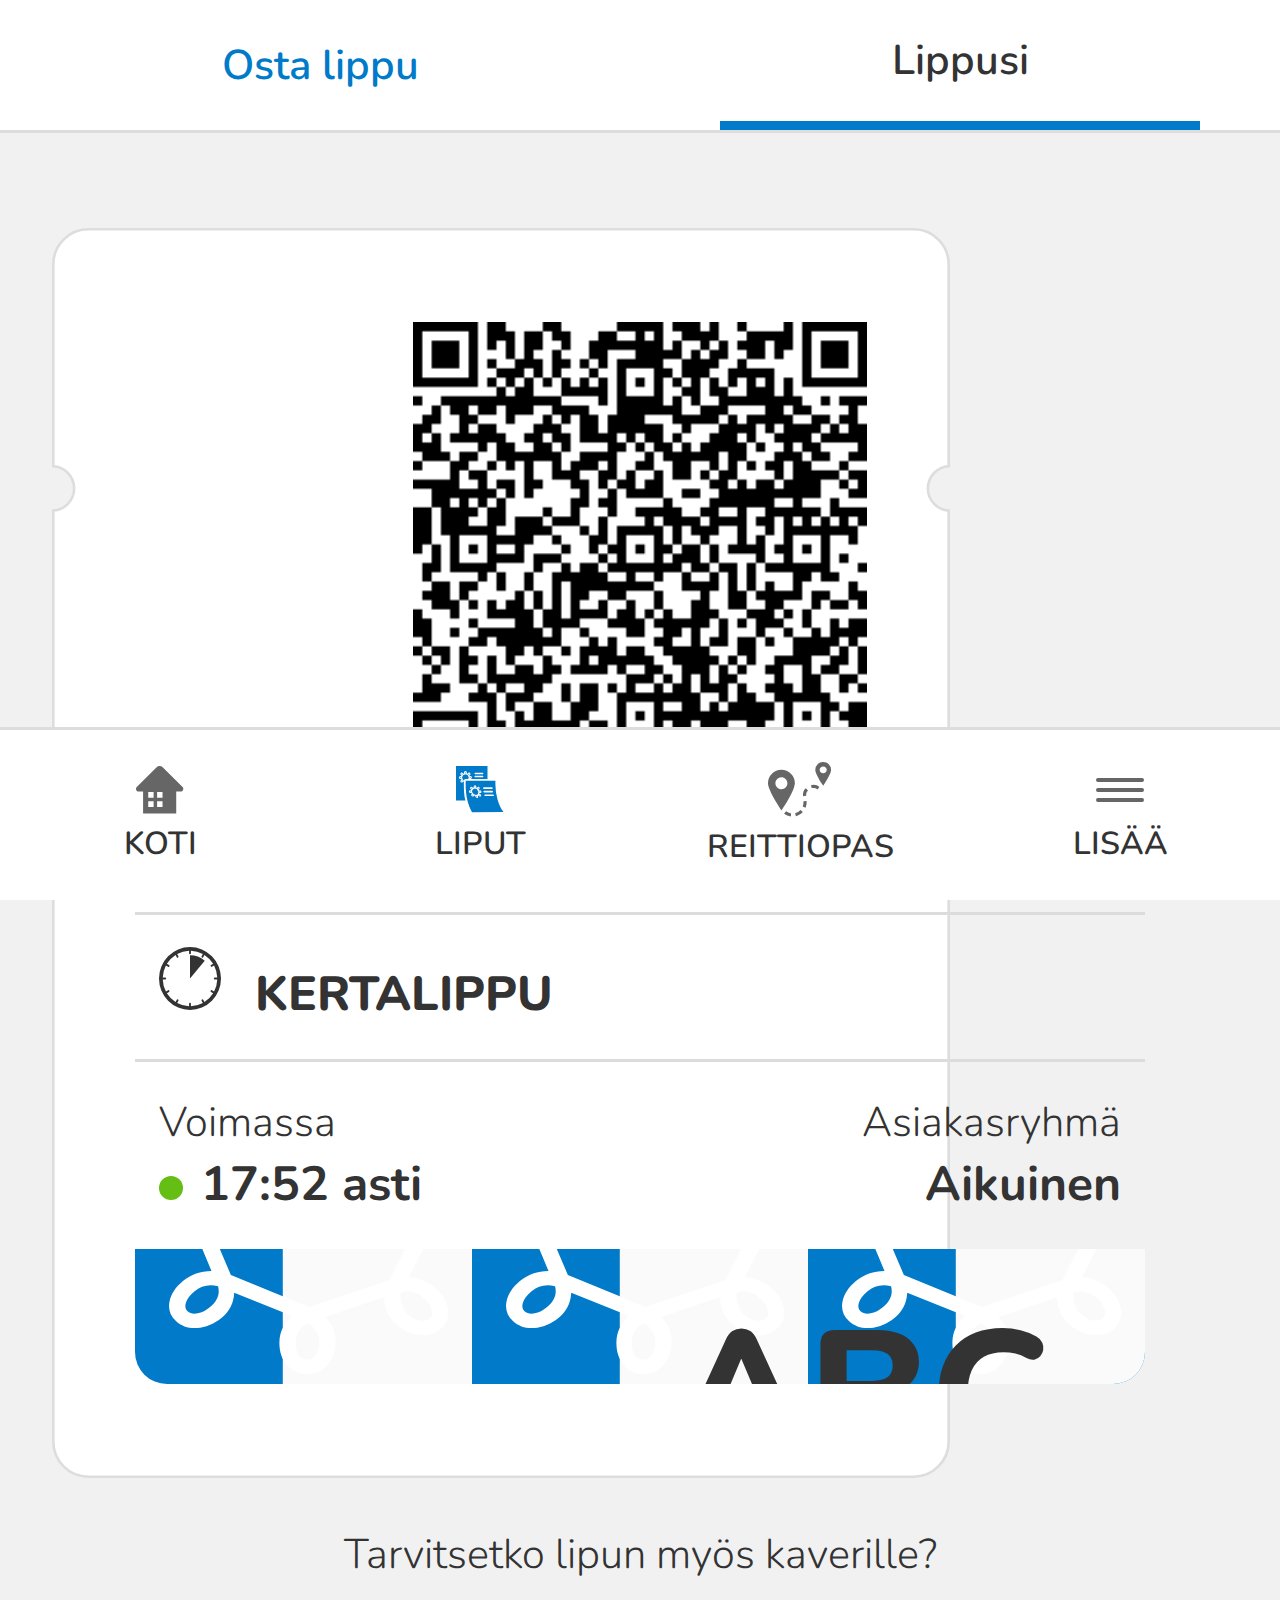
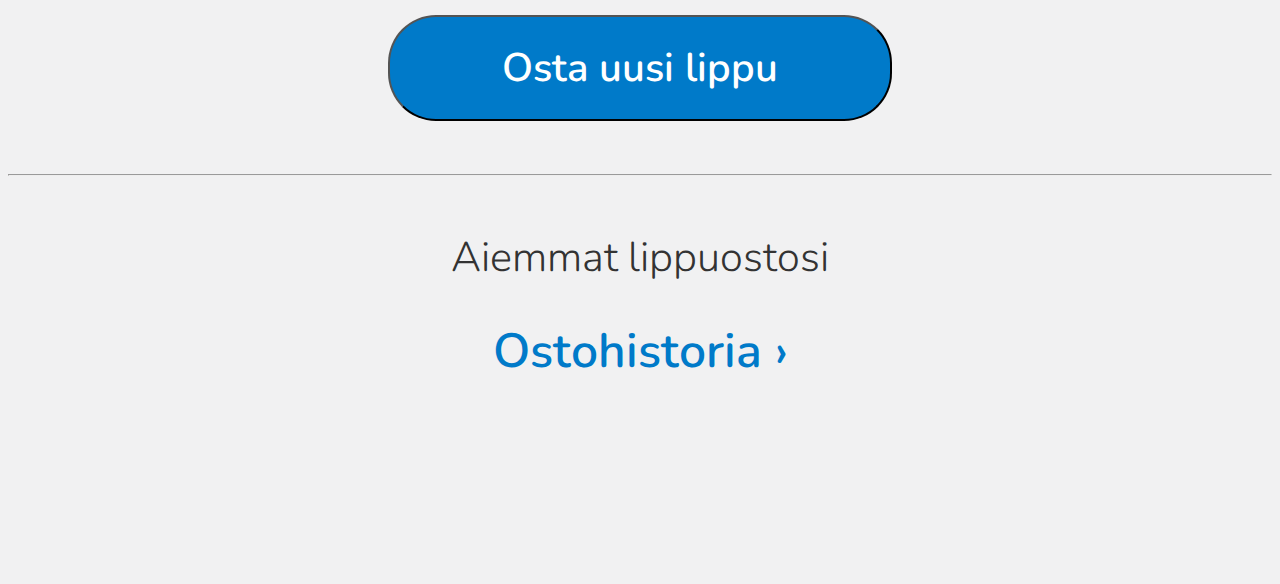
==== lippusi.html @ 09648494 "Osta lippu-sivu lisätty" ====
<!DOCTYPE html>

<head>

    <title>HSL</title>
    <link rel="stylesheet" href="style.css">
    <link rel="apple-touch-icon" sizes="180x180" href="./kuvat/apple-touch-icon.png">
    <link rel="icon" type="image/png" sizes="32x32" href="./kuvat/favicon-32x32.png">
    <link rel="icon" type="image/png" sizes="16x16" href="./kuvat/favicon-16x16.png">

    <script src="script.js"></script>

    <meta http-equiv="ScreenOrientation" content="autoRotate:disabled">

</head>

<body onload = "displayTime()">
        
<header>
    <div class="header-osta">
        <div class="header-osta-p" style="color: #007ac9;">
            <a href="./index.html" style="text-decoration: none;color: #007ac9;">Osta lippu</a>
        </div>
    </div>

    <div class="header-lippusi">
        <div class="header-lippusi-p" style="border-bottom: 0.6rem solid #007ac9;color: #333;">
            <p>Lippusi</p>
        </div>
    </div>
</header>

    <div class="lippu-tausta"> 
        <div class="lippu-container">
            <div style="overflow: hidden;border-radius: 2rem;">

                <div style="width:45%;margin-left:auto;margin-right:auto;">
                    <img src="./kuvat/qr-koodi.png" style="width:100%;">
                </div>

                <div class="sarjanumero" style="text-align: center;color:#322b32;font-weight: 400;">
                    <p><b>222114</b> 98151397</p>
                </div>
                
                <div class="lipputyyppi">
                    <img src="./kuvat/kertalippu.svg" style="width:6.5%;">
                    <span class="kertalippu">Kertalippu</span>
                </div>

                <div class="voimassa-asiakasryhmä-wrapper">

                    <div class="voimassa">
                        <span class="voimassa">Voimassa</span><br/>
                        <img src="./kuvat/pallo.svg" style="width:1.5rem;">
                        <span id="time" style="font-weight:700;font-size: 3rem;padding-left: 0.5rem;">0:00 Asti</span>
                    </div>

                    <div class="Asiakasryhmä">
                        <span class="asiakasryhmä">Asiakasryhmä</span><br/>
                        <span style="font-weight:700;font-size: 3rem;">Aikuinen</span>
                    </div>

                </div>

                <div class="kameleontti" id="kameleontti">

                    <div class="Matkustusalue">
                        <span class="Matkustusalue-Span" style="display:flex;justify-content:center;">ABC</span>
                        <img src="./kuvat/info.svg" style="width:2.5rem;padding-right: 1rem;"><span style="font-weight:600;font-size: 3rem;">Matkustusalue</span>
                    </div>

                </div>
            </div>
        </div>
    </div>

    <div class="Historia" style="text-align:center">
        <span>Tarvitsetko lipun myös kaverille?</span><br/>
        <button id="osta-uusi-lippu">Osta uusi lippu</button><br/>

        <hr/>

    <span style="padding-top:2rem;display:block;">Aiemmat lippuostosi</span>
    <span class="Ostohistoria">Ostohistoria ›</span>

    </div>
    
<footer>
    <span id="footer">
        <img id ="footerimg" src="./kuvat/koti.svg">Koti</span>
    <span id="footer">
        <img id ="footerimg" src="./kuvat/liput.svg">Liput</span>
    <span id="footer">
        <img id="footerimg2" src="./kuvat/reittiopas.svg">Reittiopas</span>
    <span id="footer">
        <img id ="footerimg" src="./kuvat/lisää.svg">Lisää</span>
</footer>
    
</body>
</html>
---- style.css ----
@import url('https://fonts.googleapis.com/css2?family=Nunito:ital,wght@0,200;0,300;0,400;0,500;0,600;0,700;0,800;0,900;0,1000;1,200;1,300;1,400;1,500;1,600;1,700;1,800;1,900;1,1000&display=swap');

body{
    font-size: 2.6rem;
    font-family: 'Nunito', sans-serif;
    color: #333333;
    font-weight: 300;
    background-color: #f1f1f2;
}

p {
    margin: 2rem 0 2rem 0;
}

header{
    width: 100%;
    position: fixed;
    box-sizing: content-box;
    z-index: 99;
    top: 0;
    left: 0;
    padding-top: env(safe-area-inset-top);
    background-color: #ffffff;
    display: flex;
    justify-content: center;
    align-items: center;
    border-bottom: 0.2rem solid #ddd;
    font-weight: 600;
}

.header-osta, .header-lippusi {
    width: 50%;
    justify-items: center;
    align-items: center;
    text-align: center;
}

.header-lippusi-p{
    width:75%;
    margin-left: auto;
    margin-right: auto;
}

/*Osta lippu-sivut*/

.osta-container {
    padding-top: 15vh;
    width:95%;
    margin-right:auto;
    margin-left:auto;
}

.Osta-matkalippu {
    font-weight: 600;
    font-size: 5rem;
    color: black;
    padding: 10rem 0 3rem 2rem;
    display: block;
}
.Osta-nappi {
    color: white;
    background-color: #007ac9;
    font-size: 5rem;
    width: 100%;
    border-radius: 1rem;
    padding: 1.5rem 7rem 1.5rem 7rem;
    font-size: 2.5rem;
    margin-bottom: 1.5rem;
    font-weight: 600;
    font-family: 'Nunito', sans-serif;
}

/*Lippusi-sivut*/

.lippu-tausta {
    background-image: url(./kuvat/tausta.svg);
    background-size: contain;
    background-repeat: no-repeat;
    width: 93%;
    margin-top: 18%;
    margin-right: auto;
    margin-left: auto;
}  

.lippu-container {
    padding: 8% 7% 8% 7%;
}

.lipputyyppi {
    padding: 2rem 1.5rem 2rem 1.5rem;
    border: 0 0 0 0;
    border-top: solid;
    border-bottom: solid;
    border-color: #dcdcdc;
    border-width: 0.2rem;
}

span.kertalippu {
    text-transform: uppercase;
    font-size: 3rem;
    padding-left: 1.5rem;
    font-weight: 800;
}

.voimassa-asiakasryhmä-wrapper {
    display: flex;
    padding: 2rem 1.5rem 2rem 1.5rem;
}

.Asiakasryhmä,.voimassa{
    width: 50%;
}

.Asiakasryhmä {
    text-align: right;
}

.kameleontti {
    background-image: url(./kuvat/hyrrä.svg);
    height: 22rem;
    background-size: contain;
    background-repeat: round;
    background-color:#007ac9;

    height: 15vh;
    width: auto;
}

.Matkustusalue {
    padding-left: 44%;
    font-size: 11rem;
    text-align: center;
    font-weight: 800;
    line-height: 0.4;
    padding-top: 7rem;
}

.Matkustusalue-info {
    width: 50%;
    padding-left: 49%;
}

#hyrra {
    background-color: rgb(77, 31, 31);
  }

button#osta-uusi-lippu{
    color: white;
    background-color: #007ac9;
    font-size: 5rem;
    border-radius: 3rem;
    padding: 1.5rem 7rem 1.5rem 7rem;
    font-size: 2.5rem;
    margin: 2rem 0 2rem 0;
    font-weight: 600;
    font-family: 'Nunito', sans-serif;
}

footer {
    position: fixed;
    width: 100%;
    bottom: 0;
    left: 0;
    background-color: #ffffff;
    display: flex;
    justify-content: center;
    align-items: center;
    border-top: 0.2rem solid #ddd;
    font-weight: 600!important;
    padding: 2rem 0 2rem 0;
}

span#footer {
    width: 25%;
    text-align: center;
    text-transform: uppercase;
    font-size: 2rem;
}

img#footerimg,img#footerimg2 {
    display: block;
    margin-left: auto;
    margin-right: auto;
    width: 3rem;
    padding-bottom: 0.5rem;
}

img#footerimg2 {
    width: 4rem;
}

  .Historia {
    padding-top: 3rem;
}

span.Ostohistoria {
    padding-top:2rem;
    display:block;
    color:#007ac9;
    font-weight:600;
    font-size: 3rem;
    padding-bottom: 12rem;
    display: block;
}
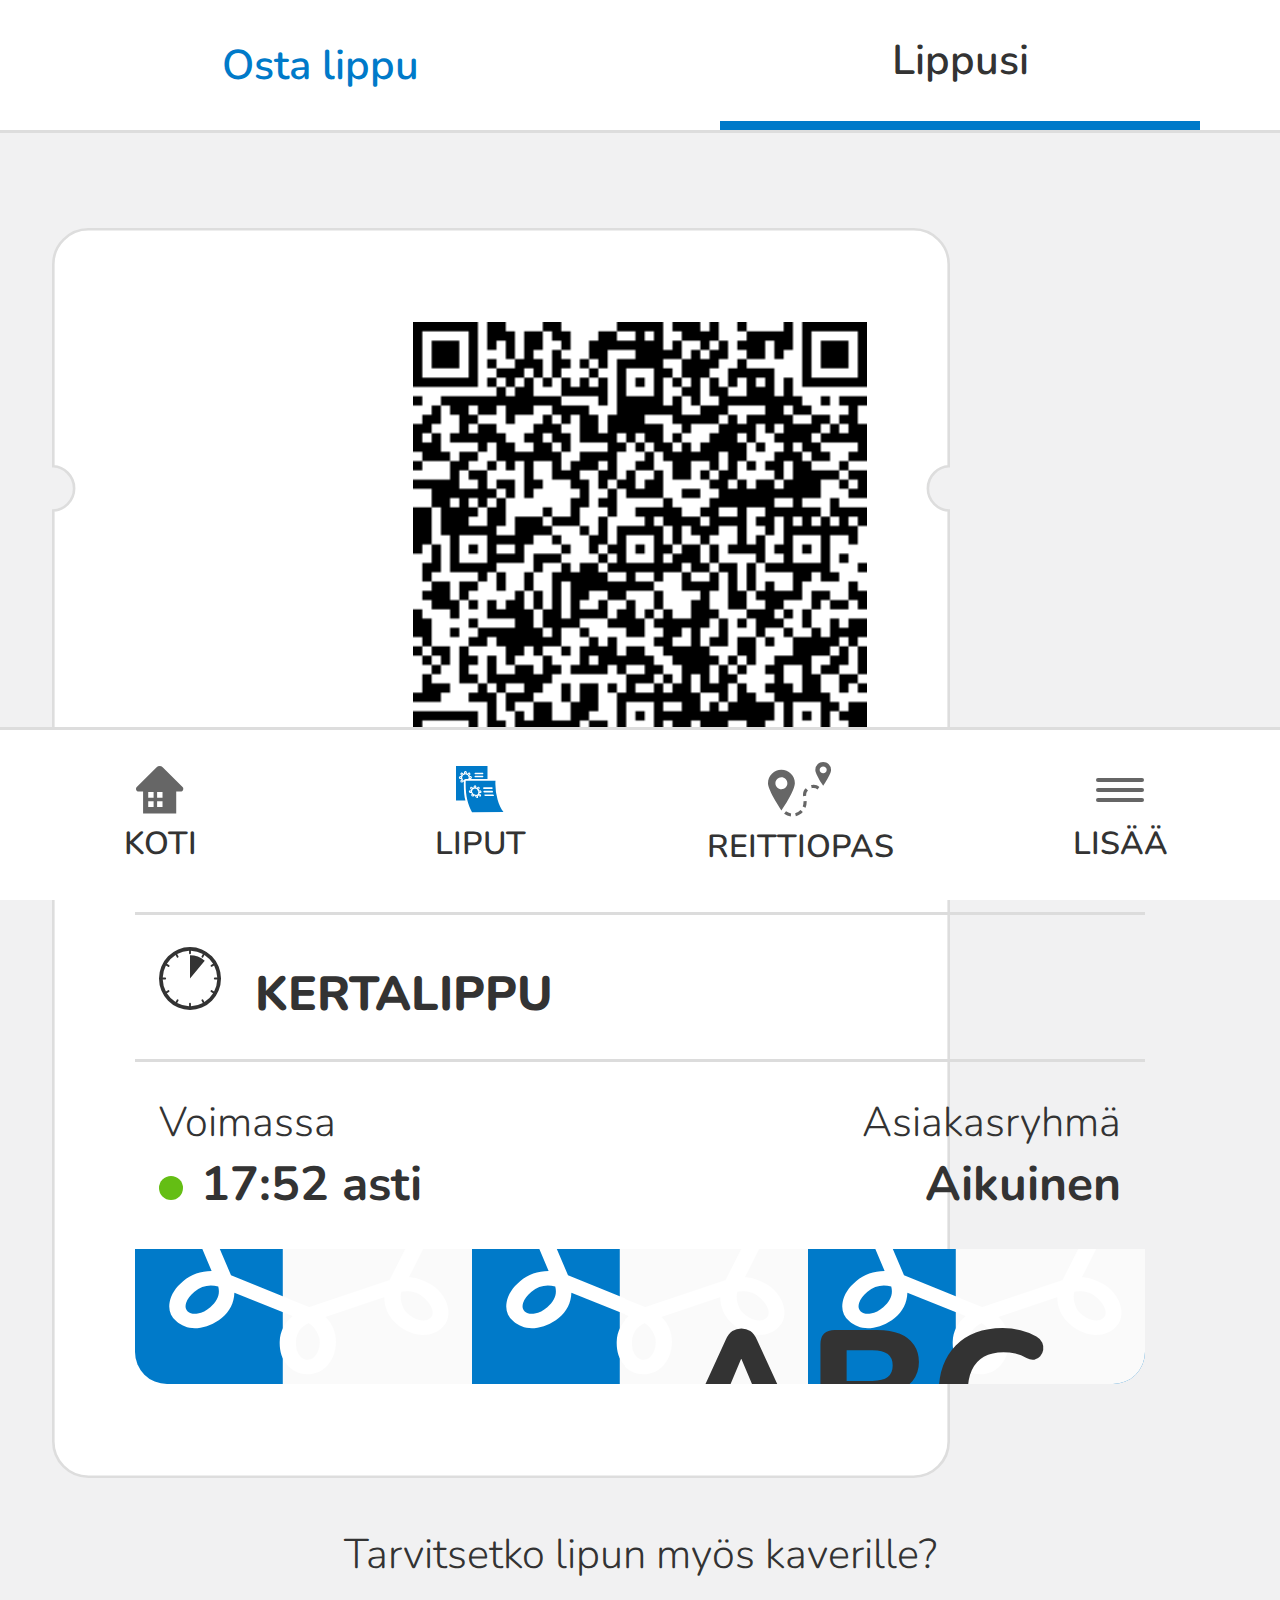
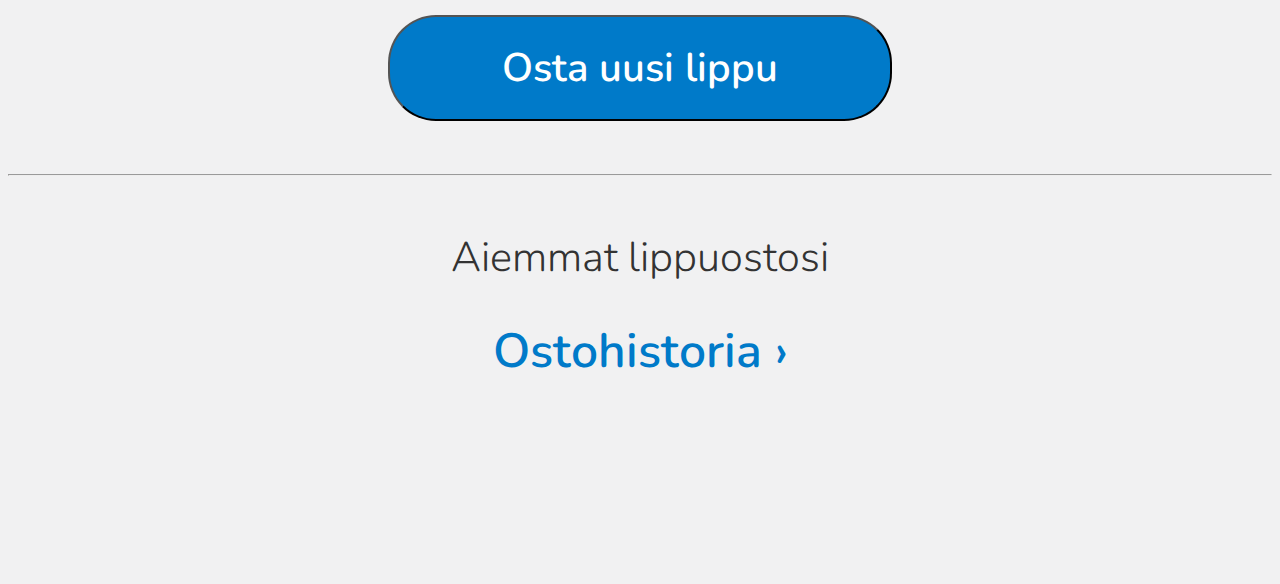
==== commit 4f357f92: "webmanifest" ====
--- a/lippusi.html
+++ b/lippusi.html
@@ -3,10 +3,14 @@
 <head>
 
     <title>HSL</title>
+
     <link rel="stylesheet" href="style.css">
     <link rel="apple-touch-icon" sizes="180x180" href="./kuvat/apple-touch-icon.png">
     <link rel="icon" type="image/png" sizes="32x32" href="./kuvat/favicon-32x32.png">
     <link rel="icon" type="image/png" sizes="16x16" href="./kuvat/favicon-16x16.png">
+
+    <link rel="manifest" href="/site.webmanifest">
+    <meta name="apple-mobile-web-app-title" content="HSL">
 
     <script src="script.js"></script>
 
